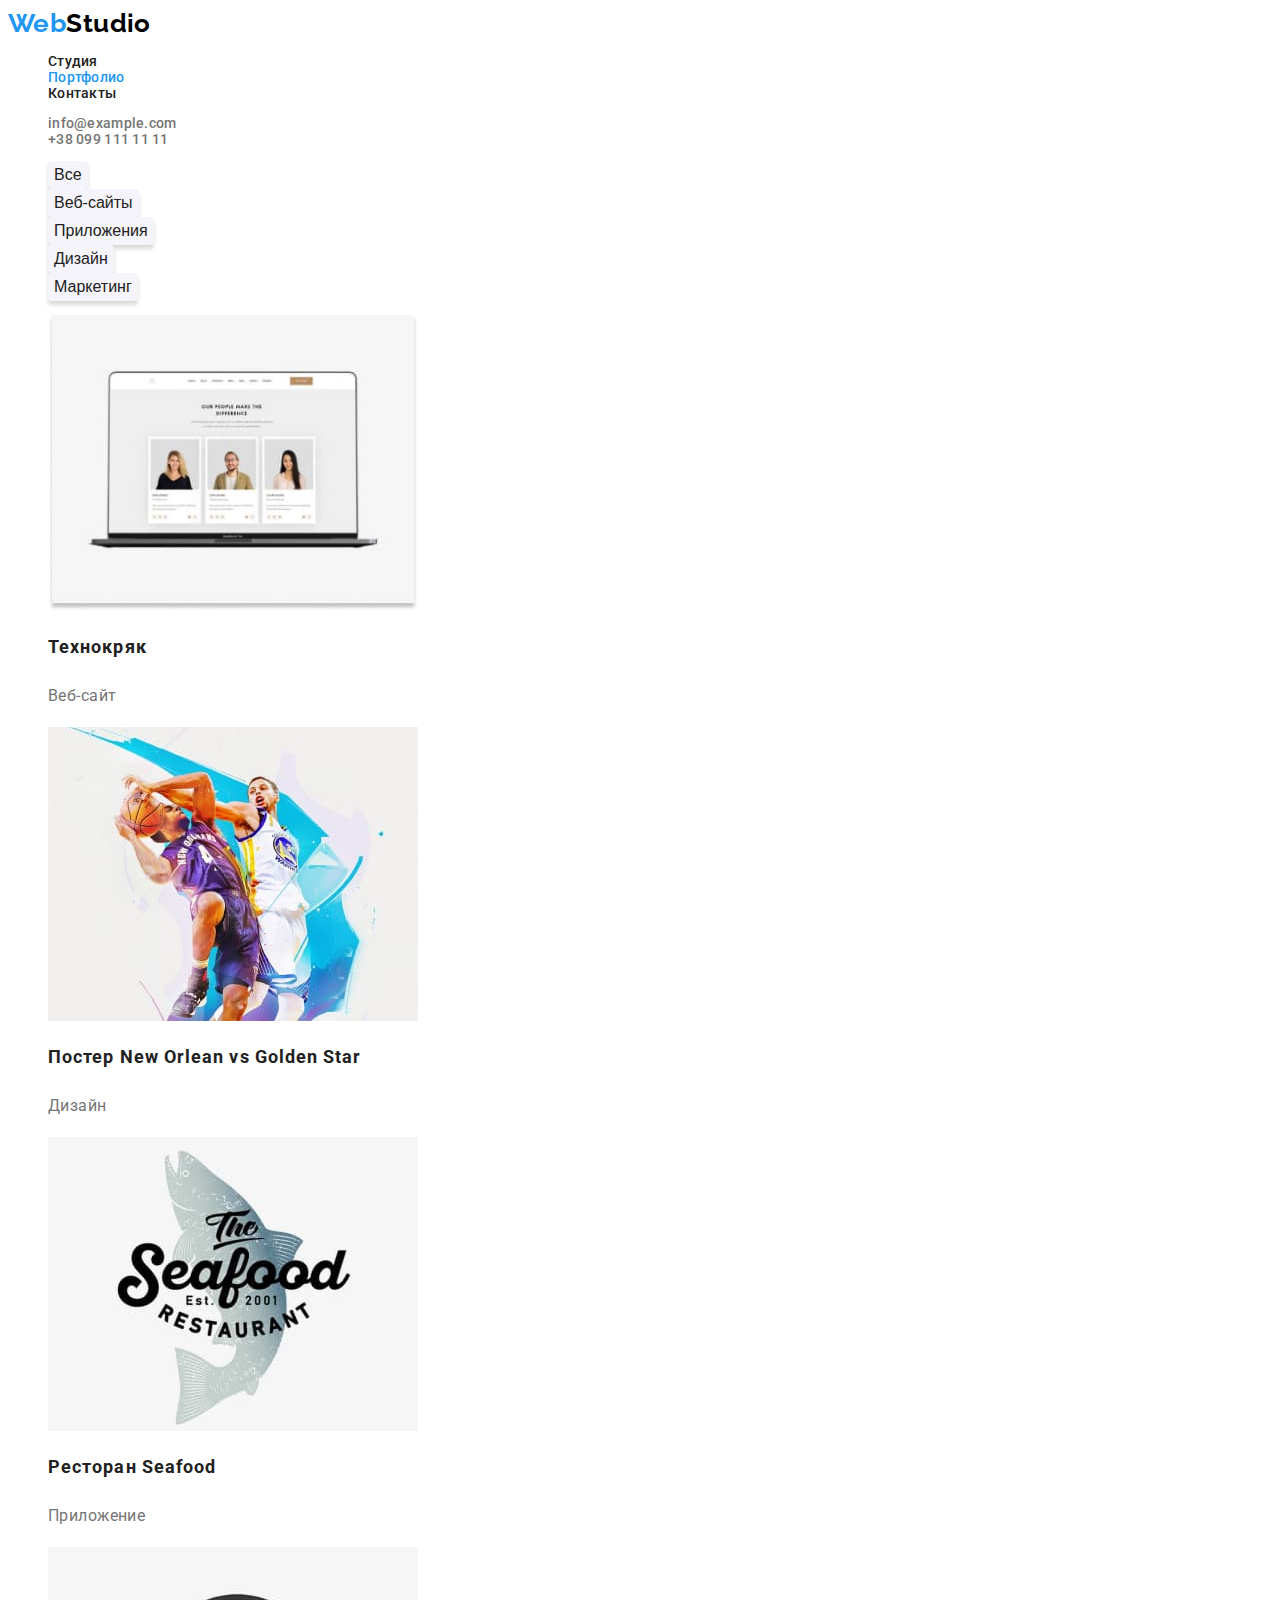
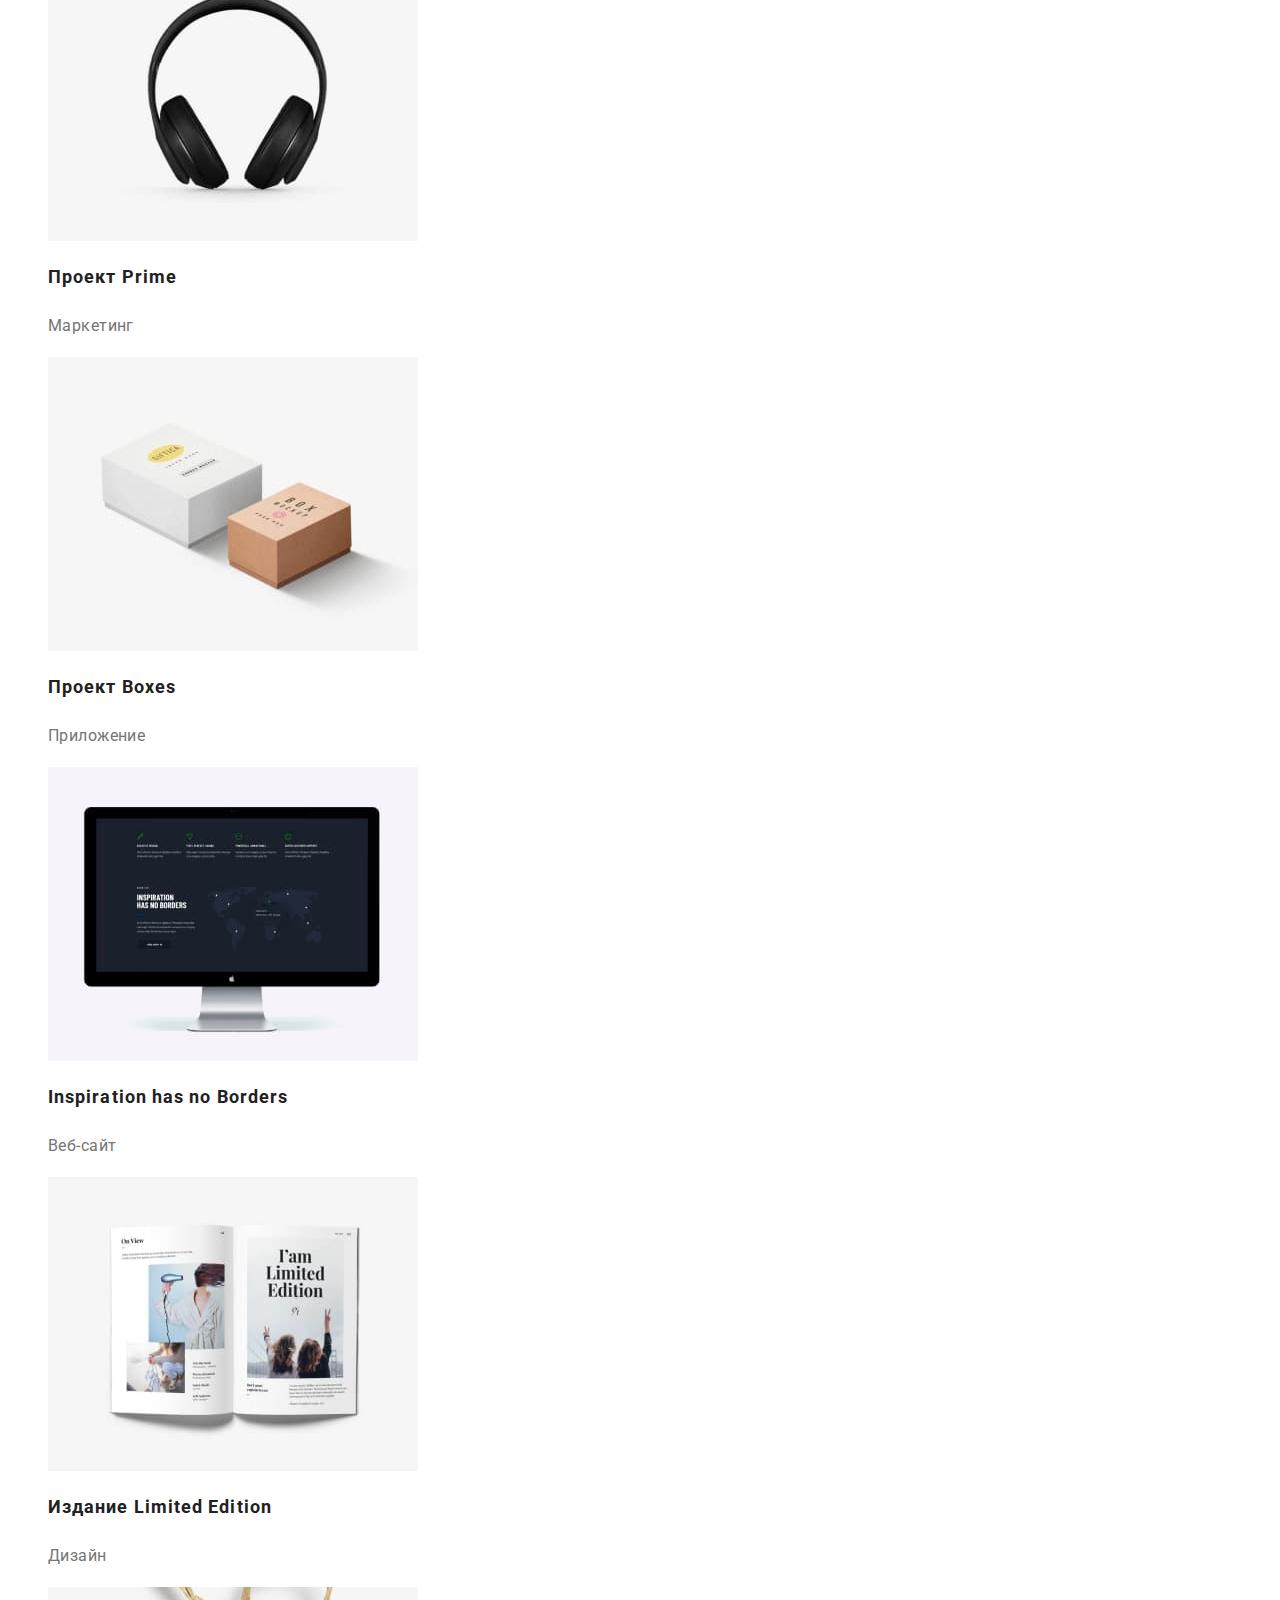
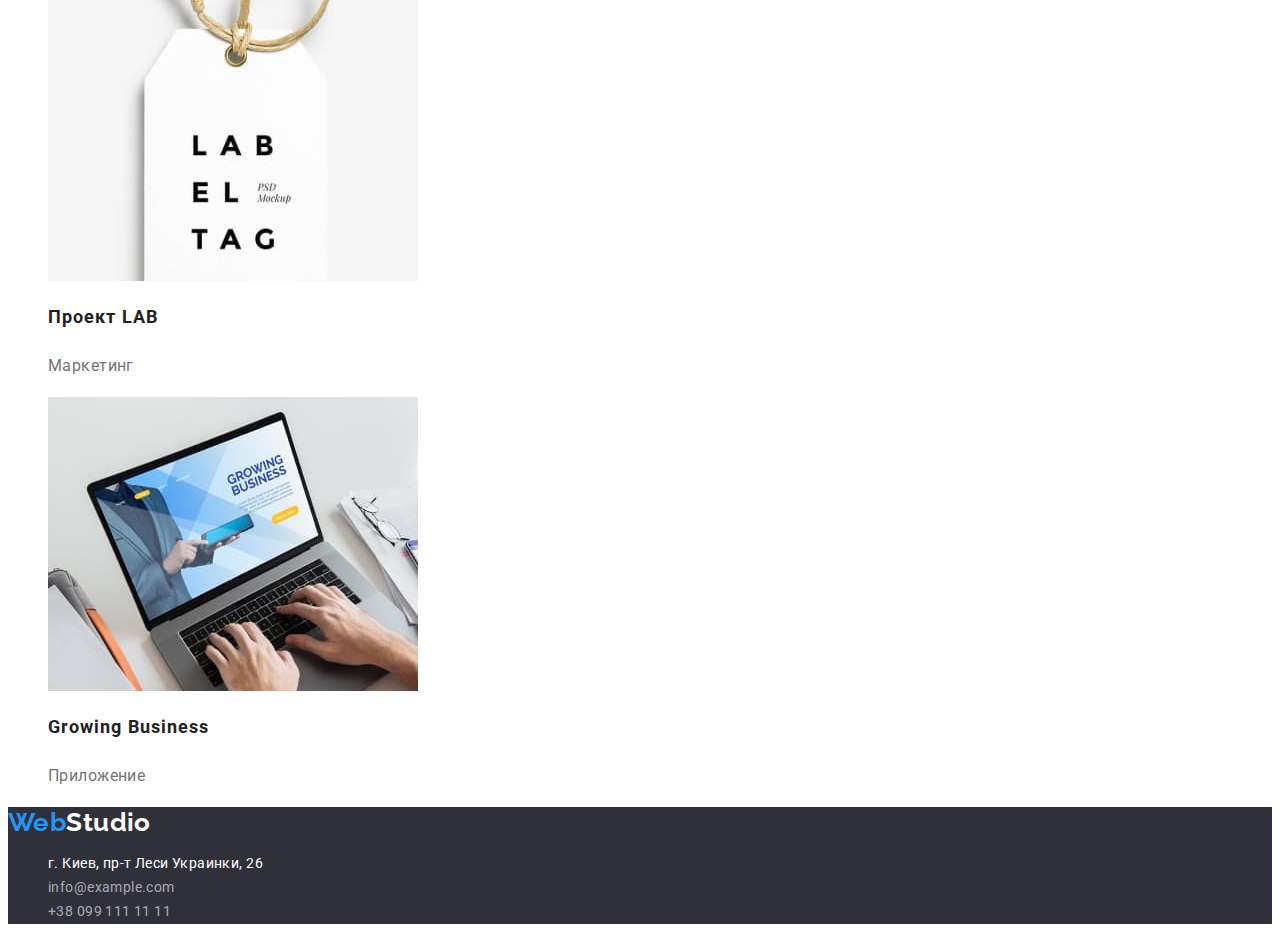
==== portfolio.html @ 21df3050 "HW 3 padding flex" ====
<!DOCTYPE html>
<html lang="ru">
  <head>
    <meta charset="UTF-8" />
    <meta http-equiv="X-UA-Compatible" content="IE=edge" />
    <meta name="viewport" content="width=device-width, initial-scale=1.0" />
    <!-- Styles -->
    <!-- <link rel="stylesheet" type="text/css" href="./css/normalize.css" /> -->
    <link
      rel="stylesheet"
      href="https://cdnjs.cloudflare.com/ajax/libs/modern-normalize/1.1.0/modern-normalize.min.css"
      integrity="sha512-wpPYUAdjBVSE4KJnH1VR1HeZfpl1ub8YT/NKx4PuQ5NmX2tKuGu6U/JRp5y+Y8XG2tV+wKQpNHVUX03MfMFn9Q=="
      crossorigin="anonymous"
      referrerpolicy="no-referrer"
    />
    <link rel="stylesheet" type="text/css" href="./css/styles.css" />
    <!-- Fonts -->
    <link rel="preconnect" href="https://fonts.googleapis.com" />
    <link rel="preconnect" href="https://fonts.gstatic.com" crossorigin />
    <link
      href="https://fonts.googleapis.com/css2?family=Raleway:wght@700&family=Roboto:wght@400;500;700;900&display=swap"
      rel="stylesheet"
    />
    <link rel="stylesheet" type="text/css" href="./css/styles.css" />
    <title>Portfolio</title>
  </head>

  <body>
    <header class="header">
      <nav class="navigation">
        <a href="./" class="link logo">
          Web<span class="logo-accent">Studio</span>
        </a>
        <ul class="list">
          <li class="item-header"><a href="./" class="link"> Студия</a></li>
          <li class="item-header current">
            <a href="./portfolio.html" class="link">Портфолио</a>
          </li>
          <li class="item-header"><a href="#" class="link">Контакты</a></li>
        </ul>
      </nav>
      <ul class="list">
        <li class="item-header contact">
          <a href="mailto:info@example.com" class="link">info@example.com</a>
        </li>
        <li class="item-header contact">
          <a href="tel:+380991111111" class="link">+38 099 111 11 11</a>
        </li>
      </ul>
    </header>
    <main>
      <section>
        <h1 class="visually-hidden">Наши работы</h1>
        <ul class="list filter">
          <li>
            <button type="button" class="button button-filter">Все</button>
          </li>
          <li>
            <button type="button" class="button button-filter">
              Веб-сайты
            </button>
          </li>
          <li>
            <button type="button" class="button button-filter">
              Приложения
            </button>
          </li>
          <li>
            <button type="button" class="button button-filter">Дизайн</button>
          </li>
          <li>
            <button type="button" class="button button-filter">
              Маркетинг
            </button>
          </li>
        </ul>        
        <ul class="list">
          <li>
            <a>
              <img src="./images/img.jpg" alt="Изображение сайта" width="370" />
              <h2 class="title title-work">Технокряк</h2>
              <p class="type-work">Веб-сайт</p>
            </a>
          </li>
          <li>
            <a>
              <img
                src="./images/img-1.jpg"
                alt="Изображение постера"
                width="370"
              />
              <h2 class="title title-work">Постер New Orlean vs Golden Star</h2>
              <p class="type-work">Дизайн</p>
            </a>
          </li>
          <li>
            <a>
              <img
                src="./images/img-2.jpg"
                alt="Изображение логотипа приложения"
                width="370"
              />
              <h2 class="title title-work">Ресторан Seafood</h2>
              <p class="type-work">Приложение</p>
            </a>
          </li>
          <li>
            <a>
              <img
                src="./images/img-3.jpg"
                alt="Изображение проекта по маркетингу"
                width="370"
              />
              <h2 class="title title-work">Проект Prime</h2>
              <p class="type-work">Маркетинг</p>
            </a>
          </li>
          <li>
            <a>
              <img
                src="./images/img-4.jpg"
                alt="Изображение логотипа приложения"
                width="370"
              />
              <h2 class="title title-work">Проект Boxes</h2>
              <p class="type-work">Приложение</p>
            </a>
          </li>
          <li>
            <a>
              <img
                src="./images/img-5.jpg"
                alt="Изображение сайта"
                width="370"
              />
              <h2 class="title title-work">Inspiration has no Borders</h2>
              <p class="type-work">Веб-сайт</p>
            </a>
          </li>
          <li>
            <a>
              <img
                src="./images/img-6.jpg"
                alt="Изображение идания"
                width="370"
              />
              <h2 class="title title-work">Издание Limited Edition</h2>
              <p class="type-work">Дизайн</p>
            </a>
          </li>
          <li>
            <a>
              <img
                src="./images/img-7.jpg"
                alt="Изображение проекта по маркетингу"
                width="370"
              />
              <h2 class="title title-work">Проект LAB</h2>
              <p class="type-work">Маркетинг</p>
            </a>
          </li>
          <li>
            <a>
              <img
                src="./images/img-8.jpg"
                alt="логотипа приложения"
                width="370"
              />
              <h2 class="title title-work">Growing Business</h2>
              <p class="type-work">Приложение</p>
            </a>
          </li>
        </ul>
      </section>
    </main>
    <footer class="footer">
      <a href="./" class="link logo">
        Web<span class="logo-invert-accent">Studio</span>
      </a>
      <address>
        <ul class="list">
          <li class="item-footer">г. Киев, пр-т Леси Украинки, 26</li>
          <li class="item-footer contact">
            <a href="mailto:info@example.com" class="link">info@example.com</a>
          </li>
          <li class="item-footer contact">
            <a href="tel:+380991111111" class="link">+38 099 111 11 11</a>
          </li>
        </ul>
      </address>
    </footer>
  </body>
</html>
---- css/styles.css ----
:root {
  --background-dark-color: #2f303a;
  /* rgb(47, 48, 58) */
  --background-light-color: #f5f4fa;
  /* rgb(245, 244, 250); */
  --primary-dark-color: #212121;
  /* rgb(33, 33, 33)*/
  --primary-light-color: #757575;
  /*rgb(117, 117, 117)*/
  --accent-light-color: #2196f3;
  /* rgb(33, 150, 243) */
  --accent-dark-color: #000000;
  /* rgb(0,0,0) */
  --main-light-color: #ffffff;
  /* rgb(255,255,255) */
  --main-light-alfa-color: rgba(255, 255, 255, 0.6);
}

body {
  font-family: "Roboto", sans-serif;
  font-style: normal;
  font-weight: 400;
  font-size: 14px;
  line-height: 1.143; /* 16/14 */
  letter-spacing: 0.03em;
  color: var(--primary-dark-color);
  background-color: var(--main-light-color);
}

/* Common Styles */
.link {
  text-decoration: none;
  color: inherit;
}

.list {
  list-style: none;
}

.button {
  box-shadow: 0px 4px 4px rgba(0, 0, 0, 0.15);
  border: none;
  border-radius: 4px;
  color: var(--main-light-color);
  background-color: var(--accent-light-color);
}

.title {
  font-weight: 700;
  font-size: 36px;
  line-height: 1.167; /* 42/36; */
}

.current{
  color: var(--accent-light-color);
}  

/* Семантичне скриття елементів */
.visually-hidden {
  position: absolute;
  white-space: nowrap;
  width: 1px;
  height: 1px;
  overflow: hidden;
  border: 0;
  padding: 0;
  clip: rect(0 0 0 0);
  clip-path: inset(50%);
  margin: -1px;
}

/* Header */
.item-header {
  font-weight: 500;
  letter-spacing: 0.02em;
}

.item-header.contact {
  color: var(--primary-light-color);
}

.item-header:hover,
.item-header:focus {
  color: var(--accent-light-color);
}

.logo {
  font-family: "Raleway", sans-serif;
  font-weight: 700;
  font-size: 26px;
  line-height: 1.192; /* 31/26; */
  color: var(--accent-light-color);
}

.logo-accent {
  color: var(--accent-dark-color);
}

/* Main */
.primary {
  background-color: var(--background-dark-color);
}

.main-title {
  font-weight: 900;
  font-size: 44px;
  line-height: 1.364; /* 60/44; */
  text-align: center;
  letter-spacing: 0.06em;
  text-transform: uppercase;
  color: var(--main-light-color);
}

.main-button{
  font-weight: 700;
  font-size: 16px;
  line-height: 1.875; /* 30/16; */
}  

.our-edge-title {
  font-size: inherit;
  line-height: inherit;
  text-transform: uppercase;
}

.our-edge-description {
  line-height: 1.714; /* 24/14 */
  color: var(--primary-light-color);
}

.our-team {
  background-color: var(--background-light-color);
}

.our-team-title {
  font-weight: 500;
  font-size: 16px;
  line-height: 1.187; /* 19/16 */
}

.our-team-position {
  font-size: 16px;
  line-height: 1.187; /* 19/16 */
  color: var(--primary-light-color);
}

/* filter */
.button-filter {
  font-weight: 500;
  font-size: 16px;
  line-height: 1.625; /* 26/16 */
  color: inherit;
  background-color: var(--background-light-color);
}

.button-filter:hover,
.button-filter:focus {
  color: var(--main-light-color);
  background-color: var(--accent-light-color);
}

.title-work {
  font-size: 18px;
  line-height: 2;
  letter-spacing: 0.06em;
}

.type-work {
  font-size: 16px;
  line-height: 1.88; /* 30/16; */
  color: var(--primary-light-color);
}

/* FOOTER */
.footer {
  background-color: var(--background-dark-color);
}

.logo-invert-accent {
  color: var(--main-light-color);
}

.item-footer {
  font-size: 14px;
  font-style: normal;
  line-height: 1.714; /* 24/14 */
  color: var(--main-light-color);
}

.item-footer.contact {
  color: var(--main-light-alfa-color);
}

.item-footer.contact:hover,
.item-footer.contact:focus {
  color: var(--accent-light-color);
}
---- css/styles.css ----
:root {
  --background-dark-color: #2f303a;
  /* rgb(47, 48, 58) */
  --background-light-color: #f5f4fa;
  /* rgb(245, 244, 250); */
  --primary-dark-color: #212121;
  /* rgb(33, 33, 33)*/
  --primary-light-color: #757575;
  /*rgb(117, 117, 117)*/
  --accent-light-color: #2196f3;
  /* rgb(33, 150, 243) */
  --accent-dark-color: #000000;
  /* rgb(0,0,0) */
  --main-light-color: #ffffff;
  /* rgb(255,255,255) */
  --main-light-alfa-color: rgba(255, 255, 255, 0.6);
}

body {
  font-family: "Roboto", sans-serif;
  font-style: normal;
  font-weight: 400;
  font-size: 14px;
  line-height: 1.143; /* 16/14 */
  letter-spacing: 0.03em;
  color: var(--primary-dark-color);
  background-color: var(--main-light-color);
}

/* Common Styles */
.link {
  text-decoration: none;
  color: inherit;
}

.list {
  list-style: none;
}

.button {
  box-shadow: 0px 4px 4px rgba(0, 0, 0, 0.15);
  border: none;
  border-radius: 4px;
  color: var(--main-light-color);
  background-color: var(--accent-light-color);
}

.title {
  font-weight: 700;
  font-size: 36px;
  line-height: 1.167; /* 42/36; */
}

.current{
  color: var(--accent-light-color);
}  

/* Семантичне скриття елементів */
.visually-hidden {
  position: absolute;
  white-space: nowrap;
  width: 1px;
  height: 1px;
  overflow: hidden;
  border: 0;
  padding: 0;
  clip: rect(0 0 0 0);
  clip-path: inset(50%);
  margin: -1px;
}

/* Header */
.item-header {
  font-weight: 500;
  letter-spacing: 0.02em;
}

.item-header.contact {
  color: var(--primary-light-color);
}

.item-header:hover,
.item-header:focus {
  color: var(--accent-light-color);
}

.logo {
  font-family: "Raleway", sans-serif;
  font-weight: 700;
  font-size: 26px;
  line-height: 1.192; /* 31/26; */
  color: var(--accent-light-color);
}

.logo-accent {
  color: var(--accent-dark-color);
}

/* Main */
.primary {
  background-color: var(--background-dark-color);
}

.main-title {
  font-weight: 900;
  font-size: 44px;
  line-height: 1.364; /* 60/44; */
  text-align: center;
  letter-spacing: 0.06em;
  text-transform: uppercase;
  color: var(--main-light-color);
}

.main-button{
  font-weight: 700;
  font-size: 16px;
  line-height: 1.875; /* 30/16; */
}  

.our-edge-title {
  font-size: inherit;
  line-height: inherit;
  text-transform: uppercase;
}

.our-edge-description {
  line-height: 1.714; /* 24/14 */
  color: var(--primary-light-color);
}

.our-team {
  background-color: var(--background-light-color);
}

.our-team-title {
  font-weight: 500;
  font-size: 16px;
  line-height: 1.187; /* 19/16 */
}

.our-team-position {
  font-size: 16px;
  line-height: 1.187; /* 19/16 */
  color: var(--primary-light-color);
}

/* filter */
.button-filter {
  font-weight: 500;
  font-size: 16px;
  line-height: 1.625; /* 26/16 */
  color: inherit;
  background-color: var(--background-light-color);
}

.button-filter:hover,
.button-filter:focus {
  color: var(--main-light-color);
  background-color: var(--accent-light-color);
}

.title-work {
  font-size: 18px;
  line-height: 2;
  letter-spacing: 0.06em;
}

.type-work {
  font-size: 16px;
  line-height: 1.88; /* 30/16; */
  color: var(--primary-light-color);
}

/* FOOTER */
.footer {
  background-color: var(--background-dark-color);
}

.logo-invert-accent {
  color: var(--main-light-color);
}

.item-footer {
  font-size: 14px;
  font-style: normal;
  line-height: 1.714; /* 24/14 */
  color: var(--main-light-color);
}

.item-footer.contact {
  color: var(--main-light-alfa-color);
}

.item-footer.contact:hover,
.item-footer.contact:focus {
  color: var(--accent-light-color);
}
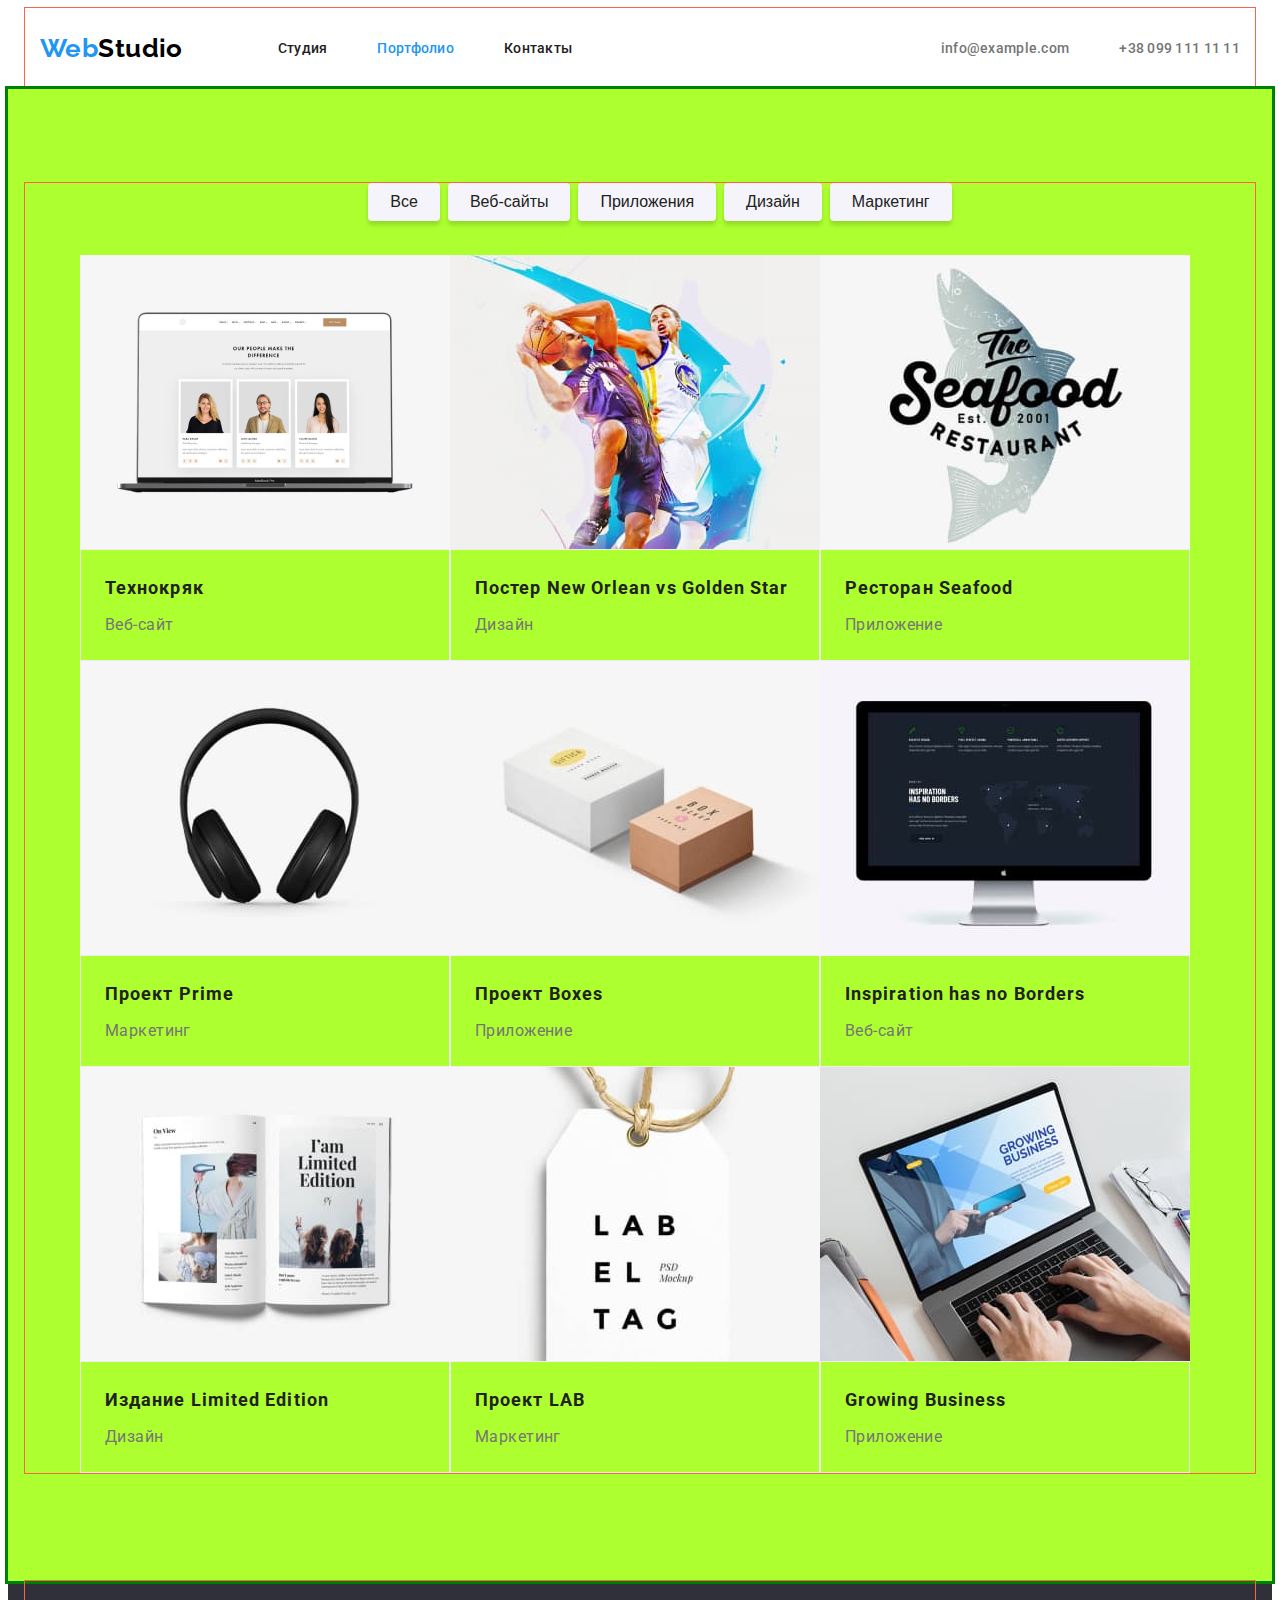
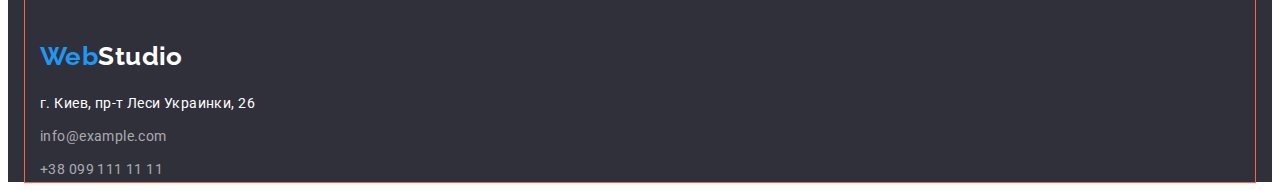
==== commit 26a53bc2: "v2" ====
--- a/portfolio.html
+++ b/portfolio.html
@@ -6,6 +6,14 @@
     <meta name="viewport" content="width=device-width, initial-scale=1.0" />
     <!-- Styles -->
     <!-- <link rel="stylesheet" type="text/css" href="./css/normalize.css" /> -->
+    <!-- Fonts -->
+    <link rel="preconnect" href="https://fonts.googleapis.com" />
+    <link rel="preconnect" href="https://fonts.gstatic.com" crossorigin />
+    <link
+      href="https://fonts.googleapis.com/css2?family=Raleway:wght@700&family=Roboto:wght@400;500;700;900&display=swap"
+      rel="stylesheet"
+    />
+    <!-- Nomalize -->
     <link
       rel="stylesheet"
       href="https://cdnjs.cloudflare.com/ajax/libs/modern-normalize/1.1.0/modern-normalize.min.css"
@@ -13,181 +21,208 @@
       crossorigin="anonymous"
       referrerpolicy="no-referrer"
     />
-    <link rel="stylesheet" type="text/css" href="./css/styles.css" />
-    <!-- Fonts -->
-    <link rel="preconnect" href="https://fonts.googleapis.com" />
-    <link rel="preconnect" href="https://fonts.gstatic.com" crossorigin />
-    <link
-      href="https://fonts.googleapis.com/css2?family=Raleway:wght@700&family=Roboto:wght@400;500;700;900&display=swap"
-      rel="stylesheet"
-    />
+    <!-- Styles -->
     <link rel="stylesheet" type="text/css" href="./css/styles.css" />
     <title>Portfolio</title>
   </head>
 
   <body>
     <header class="header">
-      <nav class="navigation">
-        <a href="./" class="link logo">
-          Web<span class="logo-accent">Studio</span>
-        </a>
-        <ul class="list">
-          <li class="item-header"><a href="./" class="link"> Студия</a></li>
-          <li class="item-header current">
-            <a href="./portfolio.html" class="link">Портфолио</a>
+      <div class="container">
+        <nav class="navigation">
+          <a href="./" class="link logo">
+            Web<span class="logo-accent">Studio</span>
+          </a>
+          <ul class="list">
+            <li class="item-header">
+              <a href="./" class="link"> Студия</a>
+            </li>
+            <li class="item-header current">
+              <a href="./portfolio.html" class="link">Портфолио</a>
+            </li>
+            <li class="item-header"><a href="#" class="link">Контакты</a></li>
+          </ul>
+        </nav>
+        <ul class="list contact">
+          <li class="item-header contact">
+            <a href="mailto:info@example.com" class="link">info@example.com</a>
           </li>
-          <li class="item-header"><a href="#" class="link">Контакты</a></li>
+          <li class="item-header contact">
+            <a href="tel:+380991111111" class="link">+38 099 111 11 11</a>
+          </li>
         </ul>
-      </nav>
-      <ul class="list">
-        <li class="item-header contact">
-          <a href="mailto:info@example.com" class="link">info@example.com</a>
-        </li>
-        <li class="item-header contact">
-          <a href="tel:+380991111111" class="link">+38 099 111 11 11</a>
-        </li>
-      </ul>
+      </div>
     </header>
     <main>
-      <section>
+      <section class="section">
         <h1 class="visually-hidden">Наши работы</h1>
-        <ul class="list filter">
-          <li>
-            <button type="button" class="button button-filter">Все</button>
-          </li>
-          <li>
-            <button type="button" class="button button-filter">
-              Веб-сайты
-            </button>
-          </li>
-          <li>
-            <button type="button" class="button button-filter">
-              Приложения
-            </button>
-          </li>
-          <li>
-            <button type="button" class="button button-filter">Дизайн</button>
-          </li>
-          <li>
-            <button type="button" class="button button-filter">
-              Маркетинг
-            </button>
-          </li>
-        </ul>        
-        <ul class="list">
-          <li>
-            <a>
-              <img src="./images/img.jpg" alt="Изображение сайта" width="370" />
-              <h2 class="title title-work">Технокряк</h2>
-              <p class="type-work">Веб-сайт</p>
-            </a>
-          </li>
-          <li>
-            <a>
-              <img
-                src="./images/img-1.jpg"
-                alt="Изображение постера"
-                width="370"
-              />
-              <h2 class="title title-work">Постер New Orlean vs Golden Star</h2>
-              <p class="type-work">Дизайн</p>
-            </a>
-          </li>
-          <li>
-            <a>
-              <img
-                src="./images/img-2.jpg"
-                alt="Изображение логотипа приложения"
-                width="370"
-              />
-              <h2 class="title title-work">Ресторан Seafood</h2>
-              <p class="type-work">Приложение</p>
-            </a>
-          </li>
-          <li>
-            <a>
-              <img
-                src="./images/img-3.jpg"
-                alt="Изображение проекта по маркетингу"
-                width="370"
-              />
-              <h2 class="title title-work">Проект Prime</h2>
-              <p class="type-work">Маркетинг</p>
-            </a>
-          </li>
-          <li>
-            <a>
-              <img
-                src="./images/img-4.jpg"
-                alt="Изображение логотипа приложения"
-                width="370"
-              />
-              <h2 class="title title-work">Проект Boxes</h2>
-              <p class="type-work">Приложение</p>
-            </a>
-          </li>
-          <li>
-            <a>
-              <img
-                src="./images/img-5.jpg"
-                alt="Изображение сайта"
-                width="370"
-              />
-              <h2 class="title title-work">Inspiration has no Borders</h2>
-              <p class="type-work">Веб-сайт</p>
-            </a>
-          </li>
-          <li>
-            <a>
-              <img
-                src="./images/img-6.jpg"
-                alt="Изображение идания"
-                width="370"
-              />
-              <h2 class="title title-work">Издание Limited Edition</h2>
-              <p class="type-work">Дизайн</p>
-            </a>
-          </li>
-          <li>
-            <a>
-              <img
-                src="./images/img-7.jpg"
-                alt="Изображение проекта по маркетингу"
-                width="370"
-              />
-              <h2 class="title title-work">Проект LAB</h2>
-              <p class="type-work">Маркетинг</p>
-            </a>
-          </li>
-          <li>
-            <a>
-              <img
-                src="./images/img-8.jpg"
-                alt="логотипа приложения"
-                width="370"
-              />
-              <h2 class="title title-work">Growing Business</h2>
-              <p class="type-work">Приложение</p>
-            </a>
-          </li>
-        </ul>
+        <div class="container">
+          <ul class="list filter">
+            <li class="item-filter">
+              <button type="button" class="button button-filter">Все</button>
+            </li>
+            <li class="item-filter">
+              <button type="button" class="button button-filter">
+                Веб-сайты
+              </button>
+            </li>
+            <li class="item-filter">
+              <button type="button" class="button button-filter">
+                Приложения
+              </button>
+            </li>
+            <li class="item-filter">
+              <button type="button" class="button button-filter">Дизайн</button>
+            </li>
+            <li class="item-filter">
+              <button type="button" class="button button-filter">
+                Маркетинг
+              </button>
+            </li>
+          </ul>
+          <ul class="list works">
+            <li>
+              <a>
+                <img
+                  src="./images/img.jpg"
+                  alt="Изображение сайта"
+                  width="370"
+                />
+                <div class="work-description">
+                  <h2 class="title title-work">Технокряк</h2>
+                  <p class="type-work">Веб-сайт</p>
+                </div>
+              </a>
+            </li>
+            <li>
+              <a>
+                <img
+                  src="./images/img-1.jpg"
+                  alt="Изображение постера"
+                  width="370"
+                />
+                <div class="work-description">
+                  <h2 class="title title-work">
+                    Постер New Orlean vs Golden Star
+                  </h2>
+                  <p class="type-work">Дизайн</p>
+                </div>
+              </a>
+            </li>
+            <li>
+              <a>
+                <img
+                  src="./images/img-2.jpg"
+                  alt="Изображение логотипа приложения"
+                  width="370"
+                />
+                <div class="work-description">
+                  <h2 class="title title-work">Ресторан Seafood</h2>
+                  <p class="type-work">Приложение</p>
+                </div>
+              </a>
+            </li>
+            <li>
+              <a>
+                <img
+                  src="./images/img-3.jpg"
+                  alt="Изображение проекта по маркетингу"
+                  width="370"
+                />
+                <div class="work-description">
+                  <h2 class="title title-work">Проект Prime</h2>
+                  <p class="type-work">Маркетинг</p>
+                </div>
+              </a>
+            </li>
+            <li>
+              <a>
+                <img
+                  src="./images/img-4.jpg"
+                  alt="Изображение логотипа приложения"
+                  width="370"
+                />
+                <div class="work-description">
+                  <h2 class="title title-work">Проект Boxes</h2>
+                  <p class="type-work">Приложение</p>
+                </div>
+              </a>
+            </li>
+            <li>
+              <a>
+                <img
+                  src="./images/img-5.jpg"
+                  alt="Изображение сайта"
+                  width="370"
+                />
+                <div class="work-description">
+                  <h2 class="title title-work">Inspiration has no Borders</h2>
+                  <p class="type-work">Веб-сайт</p>
+                </div>
+              </a>
+            </li>
+            <li>
+              <a>
+                <img
+                  src="./images/img-6.jpg"
+                  alt="Изображение идания"
+                  width="370"
+                />
+                <div class="work-description">
+                  <h2 class="title title-work">Издание Limited Edition</h2>
+                  <p class="type-work">Дизайн</p>
+                </div>
+              </a>
+            </li>
+            <li>
+              <a>
+                <img
+                  src="./images/img-7.jpg"
+                  alt="Изображение проекта по маркетингу"
+                  width="370"
+                />
+                <div class="work-description">
+                  <h2 class="title title-work">Проект LAB</h2>
+                  <p class="type-work">Маркетинг</p>
+                </div>
+              </a>
+            </li>
+            <li>
+              <a>
+                <img
+                  src="./images/img-8.jpg"
+                  alt="логотипа приложения"
+                  width="370"
+                />
+                <div class="work-description">
+                  <h2 class="title title-work">Growing Business</h2>
+                  <p class="type-work">Приложение</p>
+                </div>
+              </a>
+            </li>
+          </ul>
+        </div>
       </section>
     </main>
     <footer class="footer">
-      <a href="./" class="link logo">
-        Web<span class="logo-invert-accent">Studio</span>
-      </a>
-      <address>
-        <ul class="list">
-          <li class="item-footer">г. Киев, пр-т Леси Украинки, 26</li>
-          <li class="item-footer contact">
-            <a href="mailto:info@example.com" class="link">info@example.com</a>
-          </li>
-          <li class="item-footer contact">
-            <a href="tel:+380991111111" class="link">+38 099 111 11 11</a>
-          </li>
-        </ul>
-      </address>
+      <div class="container">
+        <a href="./" class="link logo">
+          Web<span class="logo-invert-accent">Studio</span>
+        </a>
+        <address class="address">
+          <ul class="list contact">
+            <li class="item-footer">г. Киев, пр-т Леси Украинки, 26</li>
+            <li class="item-footer contact">
+              <a href="mailto:info@example.com" class="link"
+                >info@example.com</a
+              >
+            </li>
+            <li class="item-footer contact">
+              <a href="tel:+380991111111" class="link">+38 099 111 11 11</a>
+            </li>
+          </ul>
+        </address>
+      </div>
     </footer>
   </body>
 </html>
--- a/css/styles.css
+++ b/css/styles.css
@@ -27,6 +27,11 @@
   background-color: var(--main-light-color);
 }
 
+img{
+  display: block;
+  padding: 0;
+}
+
 /* Common Styles */
 .link {
   text-decoration: none;
@@ -41,21 +46,43 @@
   box-shadow: 0px 4px 4px rgba(0, 0, 0, 0.15);
   border: none;
   border-radius: 4px;
+  border-color: transparent;
+
   color: var(--main-light-color);
   background-color: var(--accent-light-color);
 }
 
 .title {
+  margin-top: 0;
+  margin-bottom: 50px;
+
+  text-align: center;
+
   font-weight: 700;
   font-size: 36px;
   line-height: 1.167; /* 42/36; */
 }
 
-.current{
+.current {
   color: var(--accent-light-color);
-}  
-
-/* Семантичне скриття елементів */
+}
+
+.section {
+  padding-top: 94px;
+  padding-bottom: 94px;
+  
+  background-color: greenyellow;
+  outline: 3px solid green;
+}
+
+/* .section .list {
+  margin-top: 0;
+  margin-bottom: 0;
+  padding-top: 0;
+  padding-bottom: 0;
+} */
+
+/* Семантическое скрытие документов */
 .visually-hidden {
   position: absolute;
   white-space: nowrap;
@@ -69,10 +96,60 @@
   margin: -1px;
 }
 
+.container {
+  margin-left: auto;
+  margin-right: auto;
+  padding-right: 15px;
+  padding-left: 15px;
+  width: 1200px; 
+
+  outline: 1px solid tomato;
+}
+
+.container .list {
+  display: flex;
+  /* flex-wrap: wrap; */
+}
+
 /* Header */
+.header{
+  border-bottom: 1px solid #ECECEC;
+}
+
+.header .container {
+  display: flex;
+  justify-content: space-between;
+  align-items: center;
+}
+
+.navigation {
+  display: flex;
+  align-items: center;
+}
+
+.navigation .list {
+  display: flex;
+  margin-top: 0;
+  margin-bottom: 0;
+  margin-left: 95px;
+  /* margin-top: 10px;
+  margin-bottom: 10px; */
+  padding-left: 0;
+}
+
 .item-header {
   font-weight: 500;
   letter-spacing: 0.02em;
+}
+
+.item-header + .item-header {
+  margin-left: 50px;
+}
+
+.item-header .link {
+  display: block;
+  padding-top: 32px;
+  padding-bottom: 32px;
 }
 
 .item-header.contact {
@@ -96,49 +173,128 @@
   color: var(--accent-dark-color);
 }
 
+.list.contact {
+  display: flex;
+  margin-top: 0px;
+  margin-bottom: 0px;
+  padding-left: 0px;
+}
+
 /* Main */
+.section.primary {
+  background-color: var(--background-dark-color);
+}
+
 .primary {
-  background-color: var(--background-dark-color);
+  margin-top: 0px;
+  margin-bottom: 0px;
+
+  text-align: center;
+
+  outline: 1px solid tomato;
 }
 
 .main-title {
+  margin-top: 0;
+  margin-bottom: 30px;
+
+  color: var(--main-light-color);
+
   font-weight: 900;
   font-size: 44px;
   line-height: 1.364; /* 60/44; */
-  text-align: center;
   letter-spacing: 0.06em;
-  text-transform: uppercase;
-  color: var(--main-light-color);
-}
-
-.main-button{
+  text-transform: uppercase;  
+}
+
+.main-button {
+  padding: 10px 32px;
   font-weight: 700;
   font-size: 16px;
   line-height: 1.875; /* 30/16; */
-}  
+}
+
+/* Edge */
+.section.our-edge {
+  padding-bottom: 0;
+}
+
+.list.our-edge {
+  margin-top: 0;
+  margin-bottom: 0;
+  padding-left: 0;  
+}
+
+.our-edge-item + .our-edge-item{
+  margin-left: 30px;
+}
 
 .our-edge-title {
+  margin-top: 0;
+  margin-bottom: 10px;
+
   font-size: inherit;
   line-height: inherit;
   text-transform: uppercase;
 }
 
 .our-edge-description {
+  margin-top: 0;
+  margin-bottom: 0;
+
   line-height: 1.714; /* 24/14 */
   color: var(--primary-light-color);
 }
 
+/* Whot my do */
+
+.list.whot-do{
+  margin-top: 0;
+  margin-bottom: 0;
+  padding: 0;
+}
+
+.list.whot-do *:nth-child(n + 2){
+  margin-left: 30px;
+}
+
+
+/* Team */
 .our-team {
   background-color: var(--background-light-color);
 }
 
+.list.our-team{
+  padding: 0;
+}
+
+.our-team-collections-items{
+  box-shadow : 0px 1px 3px rgba(0, 0, 0, 0.12),
+               0px 1px 1px rgba(0, 0, 0, 0.14),
+               0px 2px 1px rgba(0, 0, 0, 0.2);
+  border-radius: 0px 0px 4px 4px;
+}
+
+.our-team-collections-items + .our-team-collections-items {
+  margin-left: 30px;
+}
+
 .our-team-title {
+  margin-top: 0;  
+  margin-bottom: 10px;
+  padding-top: 30px;  
+  text-align: center;
+
   font-weight: 500;
   font-size: 16px;
   line-height: 1.187; /* 19/16 */
 }
 
 .our-team-position {
+  margin-top: 0;
+  margin-bottom: 30px;
+  text-align: center;
+
   font-size: 16px;
   line-height: 1.187; /* 19/16 */
   color: var(--primary-light-color);
@@ -146,6 +302,9 @@
 
 /* filter */
 .button-filter {
+  display: block;
+  padding: 6px 22px;
+
   font-weight: 500;
   font-size: 16px;
   line-height: 1.625; /* 26/16 */
@@ -153,19 +312,50 @@
   background-color: var(--background-light-color);
 }
 
+.list.filter{
+  margin-top: 0;
+  margin-bottom: 34px;
+  justify-content: center;
+}
+
+.item-filter + .item-filter{
+  margin-left: 8px;
+}
+
 .button-filter:hover,
 .button-filter:focus {
   color: var(--main-light-color);
   background-color: var(--accent-light-color);
 }
 
+.list.works {
+  flex-wrap: wrap;
+}
+
+.work-description {
+  border: 1px solid #EEEEEE;
+}
+
 .title-work {
+  margin-top: 0;
+  margin-bottom: 4px; 
+  
+  padding-top: 20px;
+  padding-left: 24px;
+  /* padding-bottom: 0; */
+
+  text-align: left;
+
   font-size: 18px;
   line-height: 2;
   letter-spacing: 0.06em;
 }
 
 .type-work {
+  margin-top: 0;
+  margin-bottom: 20px;
+  padding-left: 24px;
+
   font-size: 16px;
   line-height: 1.88; /* 30/16; */
   color: var(--primary-light-color);
@@ -175,18 +365,33 @@
 .footer {
   background-color: var(--background-dark-color);
 }
+.footer .logo {
+  display: block;
+  padding-top: 60px;
+  margin-bottom: 20px;
+}
+
+.address .list {
+  display: block;
+}
 
 .logo-invert-accent {
   color: var(--main-light-color);
 }
 
 .item-footer {
+  /* margin-bottom: 9px; */
+
   font-size: 14px;
   font-style: normal;
   line-height: 1.714; /* 24/14 */
   color: var(--main-light-color);
 }
 
+.item-footer:not(:last-child) {
+  margin-bottom: 9px;
+}
+
 .item-footer.contact {
   color: var(--main-light-alfa-color);
 }
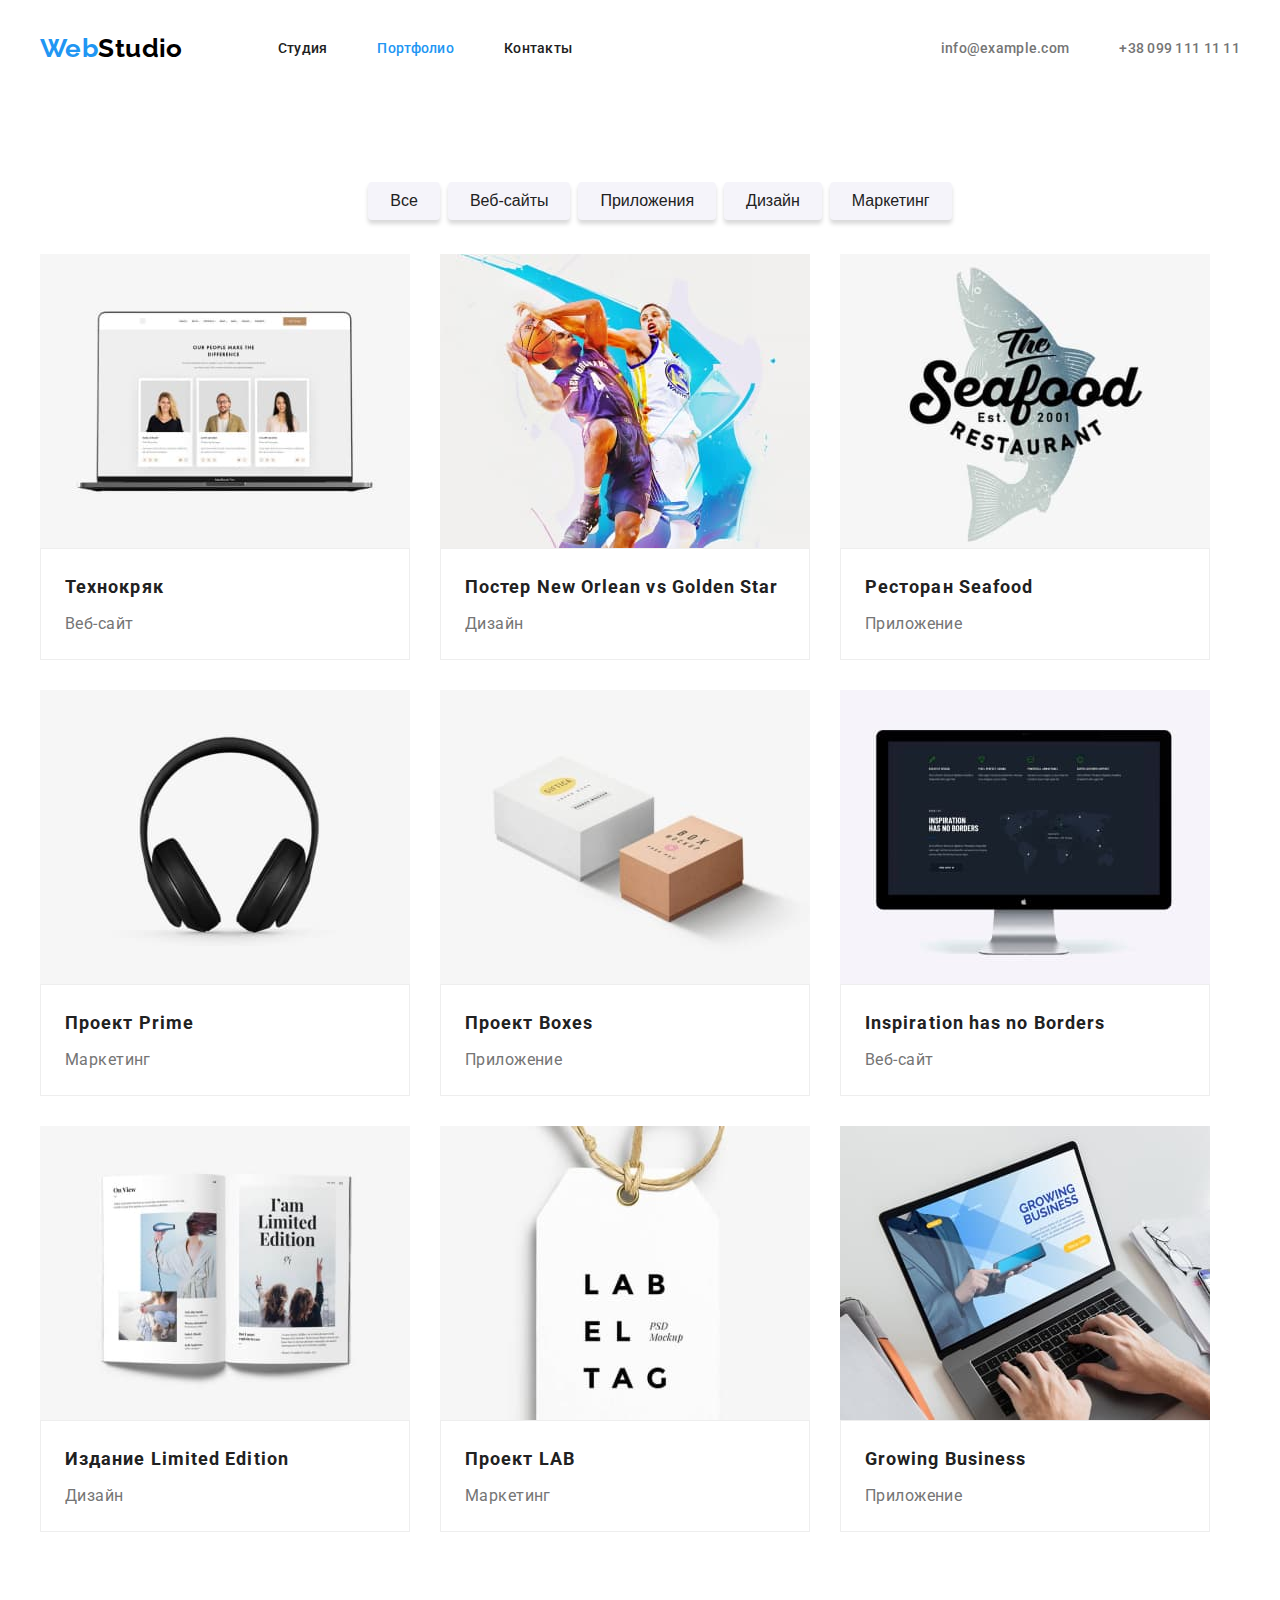
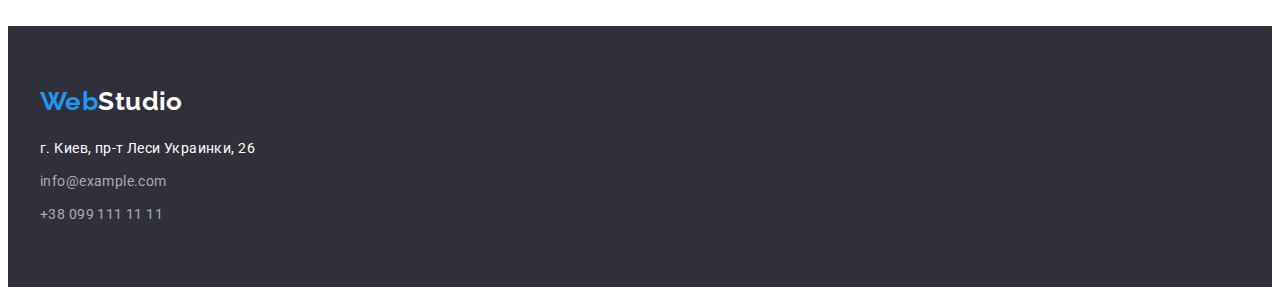
==== commit 8bb1f22e: "v3" ====
--- a/portfolio.html
+++ b/portfolio.html
@@ -81,7 +81,7 @@
             </li>
           </ul>
           <ul class="list works">
-            <li>
+            <li class="work-item">
               <a>
                 <img
                   src="./images/img.jpg"
@@ -94,7 +94,7 @@
                 </div>
               </a>
             </li>
-            <li>
+            <li class="work-item">
               <a>
                 <img
                   src="./images/img-1.jpg"
@@ -109,7 +109,7 @@
                 </div>
               </a>
             </li>
-            <li>
+            <li class="work-item">
               <a>
                 <img
                   src="./images/img-2.jpg"
@@ -122,7 +122,7 @@
                 </div>
               </a>
             </li>
-            <li>
+            <li class="work-item">
               <a>
                 <img
                   src="./images/img-3.jpg"
@@ -135,7 +135,7 @@
                 </div>
               </a>
             </li>
-            <li>
+            <li class="work-item">
               <a>
                 <img
                   src="./images/img-4.jpg"
@@ -148,7 +148,7 @@
                 </div>
               </a>
             </li>
-            <li>
+            <li class="work-item">
               <a>
                 <img
                   src="./images/img-5.jpg"
@@ -161,7 +161,7 @@
                 </div>
               </a>
             </li>
-            <li>
+            <li class="work-item">
               <a>
                 <img
                   src="./images/img-6.jpg"
@@ -174,7 +174,7 @@
                 </div>
               </a>
             </li>
-            <li>
+            <li class="work-item">
               <a>
                 <img
                   src="./images/img-7.jpg"
@@ -187,7 +187,7 @@
                 </div>
               </a>
             </li>
-            <li>
+            <li class="work-item">
               <a>
                 <img
                   src="./images/img-8.jpg"
--- a/css/styles.css
+++ b/css/styles.css
@@ -14,6 +14,9 @@
   --main-light-color: #ffffff;
   /* rgb(255,255,255) */
   --main-light-alfa-color: rgba(255, 255, 255, 0.6);
+
+  /* for grid  */
+  --margin-set-gap: 30px;
 }
 
 body {
@@ -71,8 +74,8 @@
   padding-top: 94px;
   padding-bottom: 94px;
   
-  background-color: greenyellow;
-  outline: 3px solid green;
+  /* background-color: greenyellow;
+  outline: 3px solid green; */
 }
 
 /* .section .list {
@@ -103,7 +106,7 @@
   padding-left: 15px;
   width: 1200px; 
 
-  outline: 1px solid tomato;
+  /* outline: 1px solid tomato; */
 }
 
 .container .list {
@@ -113,7 +116,8 @@
 
 /* Header */
 .header{
-  border-bottom: 1px solid #ECECEC;
+  --color-header-border : #ECECEC
+  border-bottom: 1px solid var(--color-header-border);
 }
 
 .header .container {
@@ -132,8 +136,6 @@
   margin-top: 0;
   margin-bottom: 0;
   margin-left: 95px;
-  /* margin-top: 10px;
-  margin-bottom: 10px; */
   padding-left: 0;
 }
 
@@ -173,6 +175,11 @@
   color: var(--accent-dark-color);
 }
 
+.navigation .logo{
+  padding-top: 10px;
+  padding-bottom: 10px;
+}
+
 .list.contact {
   display: flex;
   margin-top: 0px;
@@ -185,13 +192,13 @@
   background-color: var(--background-dark-color);
 }
 
-.primary {
+.primary {  
   margin-top: 0px;
   margin-bottom: 0px;
+  padding-top: 200px;
+  padding-bottom: 200px;
 
   text-align: center;
-
-  outline: 1px solid tomato;
 }
 
 .main-title {
@@ -264,25 +271,31 @@
   background-color: var(--background-light-color);
 }
 
-.list.our-team{
-  padding: 0;
-}
-
-.our-team-collections-items{
-  box-shadow : 0px 1px 3px rgba(0, 0, 0, 0.12),
+.list.our-team {
+  margin-top: 0;
+  margin-bottom: 0;
+  padding: 0;
+}
+
+.our-team-item{
+  /* box-shadow : 0px 1px 3px rgba(0, 0, 0, 0.12),
                0px 1px 1px rgba(0, 0, 0, 0.14),
-               0px 2px 1px rgba(0, 0, 0, 0.2);
-  border-radius: 0px 0px 4px 4px;
-}
-
-.our-team-collections-items + .our-team-collections-items {
+               0px 2px 1px rgba(0, 0, 0, 0.2); 
+  border-radius: 0px 0px 4px 4px; */
+}
+
+.our-team-item + .our-team-item{
   margin-left: 30px;
+}
+
+.our-team-description{
+  padding-top: 30px;
+  padding-bottom: 30px;
 }
 
 .our-team-title {
   margin-top: 0;  
   margin-bottom: 10px;
-  padding-top: 30px;  
   text-align: center;
 
   font-weight: 500;
@@ -292,7 +305,7 @@
 
 .our-team-position {
   margin-top: 0;
-  margin-bottom: 30px;
+  margin-bottom: 0;
   text-align: center;
 
   font-size: 16px;
@@ -329,21 +342,81 @@
 }
 
 .list.works {
+  margin: 0;
+  padding-left: 0;
   flex-wrap: wrap;
-}
+
+  margin-top: calc(-1* var(--margin-set-gap));
+  margin-left: calc(-1* var(--margin-set-gap));
+}
+
+.list.works .work-item{
+  margin-top: var(--margin-set-gap);
+  margin-left: var(--margin-set-gap);
+  flex-basis: calc(100% / 4 - var(--margin-set-gap));
+}  
+
+/* v2 */
+/* .list.works {
+  margin: 0;
+  padding-left: 0;
+  flex-wrap: wrap;
+}
+.list.works .work-item:not(:nth-child(3n)) {
+  margin-right: var(--margin-set-gap);
+  margin-bottom: var(--margin-set-gap);
+}
+
+.list.works .work-item:nth-child(3n) {
+  margin-bottom: var(--margin-set-gap);
+}
+
+.list.works .work-item:nth-last-child(-n + 3) {
+  margin-bottom: 0;
+} */
+
+/* v3 */
+/* .list.works {
+  margin: 0;
+  padding: 0;
+  flex-wrap: wrap;
+}
+
+.list.works .work-item {
+  margin: 0;
+  padding: 0;
+  --count-inline:3;
+  width: calc((100% - (var(--count-inline) - 1) * var(--margin-set-grap))/3);
+  margin-right: var(--margin-set-gap);
+  margin-bottom: var(--margin-set-gap); 
+}
+
+.list.works .work-item:nth-child(3n) {
+  margin-right: 0;
+}
+
+.list.works .work-item:nth-last-child(-n + 3) {
+  margin-bottom: 0;
+} */
+
+/* v4 */
+/* .list.works {
+  margin: 0;
+  padding-left: 0;
+  flex-wrap: wrap;
+  gap: var(--margin-set-gap);
+} */
 
 .work-description {
-  border: 1px solid #EEEEEE;
+  --border-color: #EEEEEE;
+  padding: 20px 24px;
+  border: 1px solid var(--border-color);
 }
 
 .title-work {
   margin-top: 0;
-  margin-bottom: 4px; 
+  margin-bottom: 4px;   
   
-  padding-top: 20px;
-  padding-left: 24px;
-  /* padding-bottom: 0; */
-
   text-align: left;
 
   font-size: 18px;
@@ -353,8 +426,7 @@
 
 .type-work {
   margin-top: 0;
-  margin-bottom: 20px;
-  padding-left: 24px;
+  margin-bottom: 0;
 
   font-size: 16px;
   line-height: 1.88; /* 30/16; */
@@ -365,9 +437,14 @@
 .footer {
   background-color: var(--background-dark-color);
 }
+
+.footer .container{
+  padding-top: 60px;
+  padding-bottom: 60px;
+}
+
 .footer .logo {
   display: block;
-  padding-top: 60px;
   margin-bottom: 20px;
 }
 
@@ -380,8 +457,6 @@
 }
 
 .item-footer {
-  /* margin-bottom: 9px; */
-
   font-size: 14px;
   font-style: normal;
   line-height: 1.714; /* 24/14 */
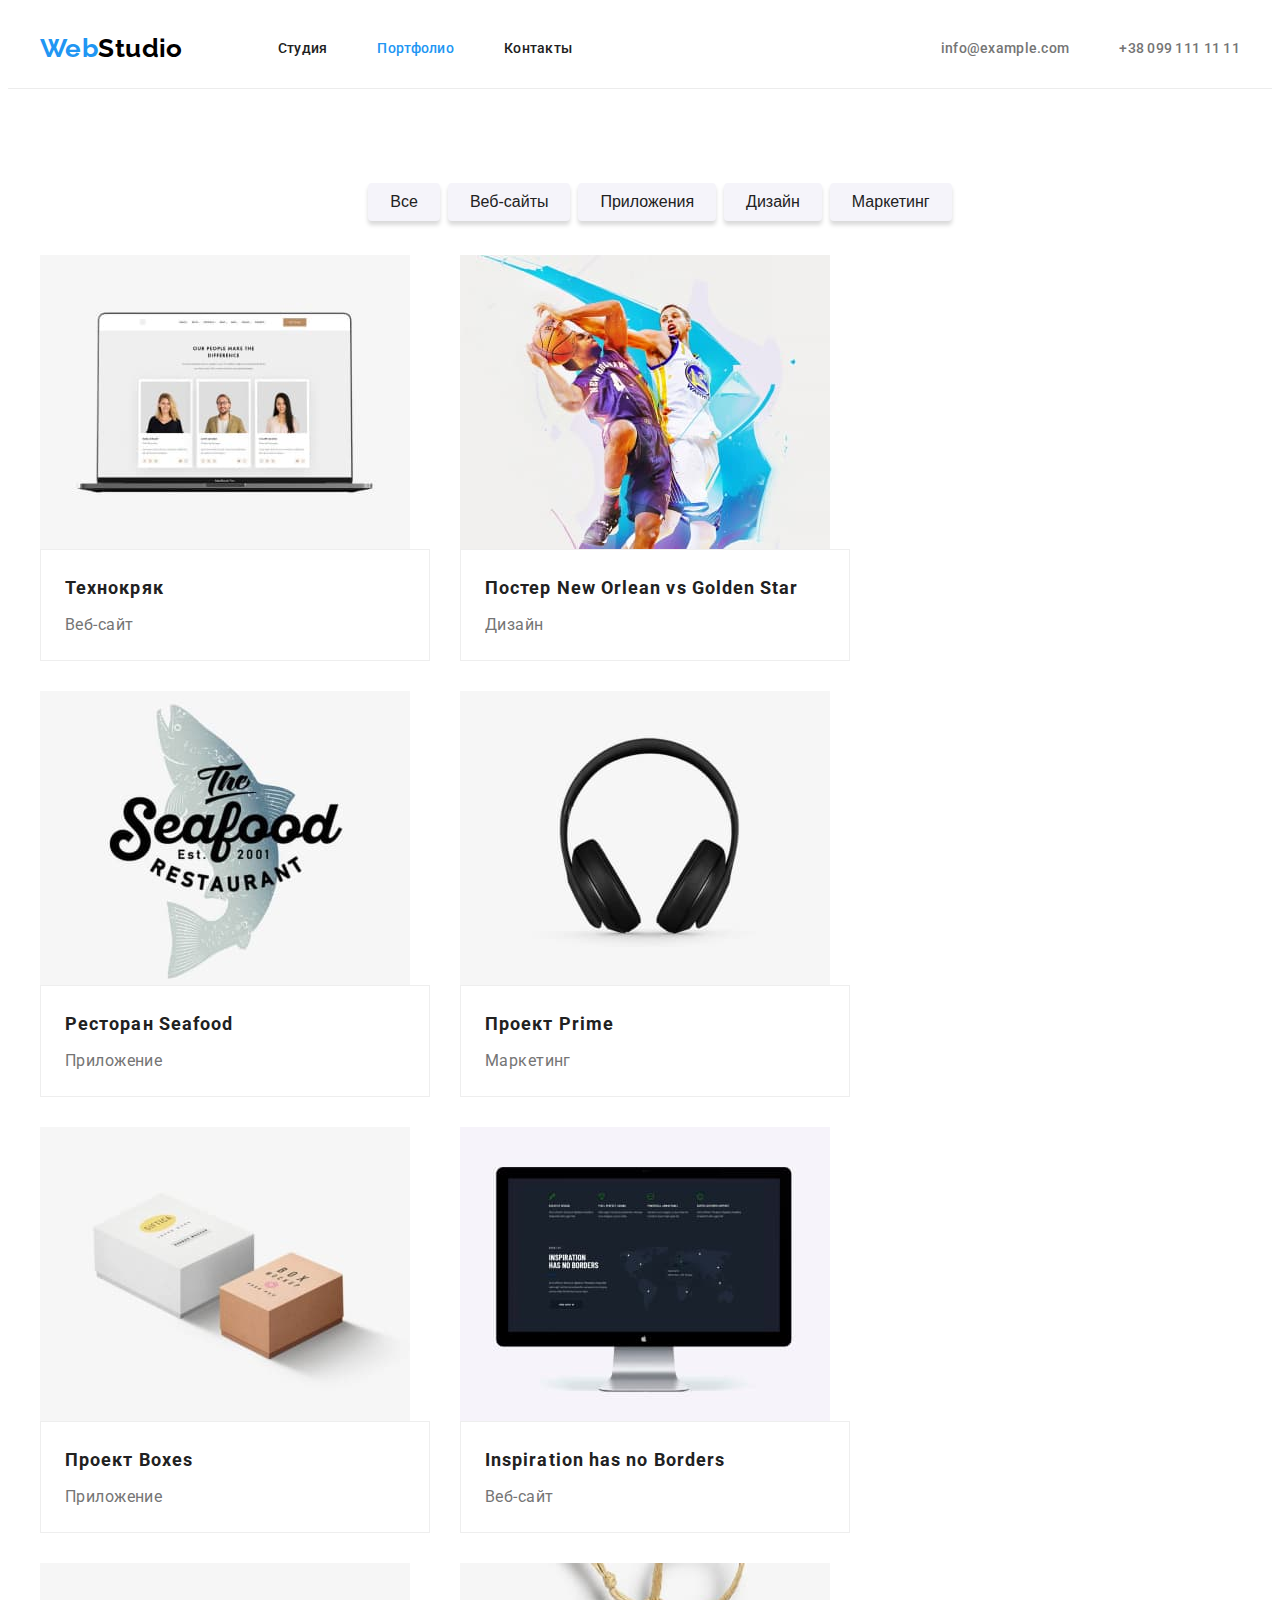
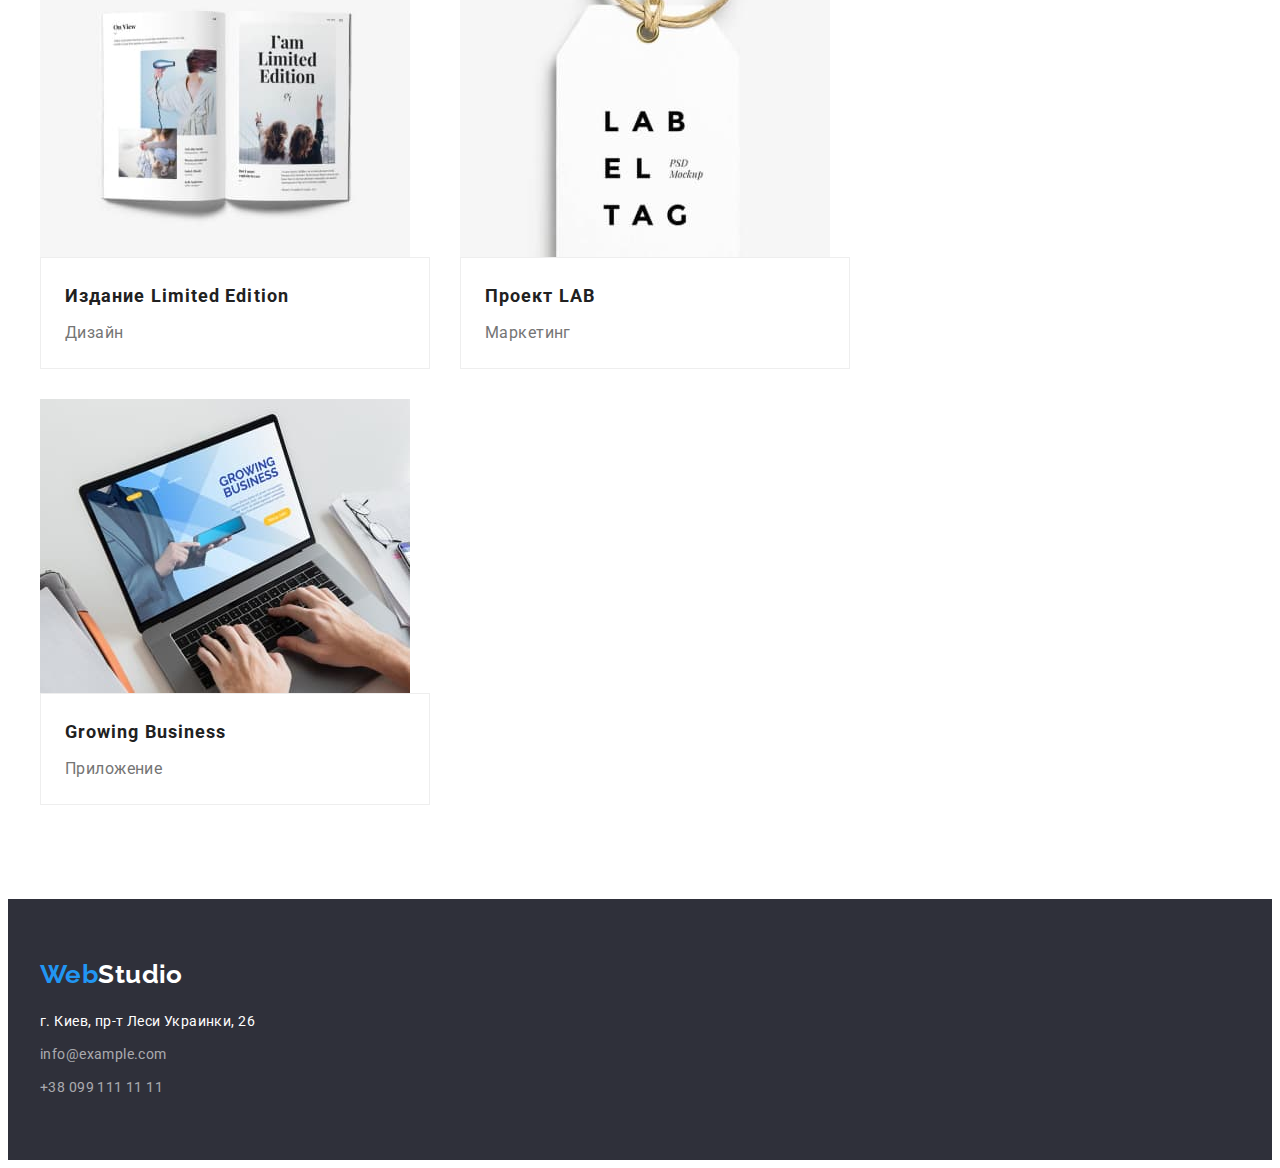
==== commit 29aba1f3: "Update portfolio.html" ====
--- a/portfolio.html
+++ b/portfolio.html
@@ -3,9 +3,7 @@
   <head>
     <meta charset="UTF-8" />
     <meta http-equiv="X-UA-Compatible" content="IE=edge" />
-    <meta name="viewport" content="width=device-width, initial-scale=1.0" />
-    <!-- Styles -->
-    <!-- <link rel="stylesheet" type="text/css" href="./css/normalize.css" /> -->
+    <meta name="viewport" content="width=device-width, initial-scale=1.0" />   
     <!-- Fonts -->
     <link rel="preconnect" href="https://fonts.googleapis.com" />
     <link rel="preconnect" href="https://fonts.gstatic.com" crossorigin />
@@ -14,6 +12,7 @@
       rel="stylesheet"
     />
     <!-- Nomalize -->
+    <!-- <link rel="stylesheet" type="text/css" href="./css/normalize.css" /> -->
     <link
       rel="stylesheet"
       href="https://cdnjs.cloudflare.com/ajax/libs/modern-normalize/1.1.0/modern-normalize.min.css"
--- a/css/styles.css
+++ b/css/styles.css
@@ -116,7 +116,7 @@
 
 /* Header */
 .header{
-  --color-header-border : #ECECEC
+  --color-header-border : #ECECEC;
   border-bottom: 1px solid var(--color-header-border);
 }
 
@@ -232,8 +232,14 @@
   padding-left: 0;  
 }
 
+.our-edge-item{
+  /* flex-basis: 270px; */
+  --count-columb: 4;  
+  flex-basis: calc((100% - (var(--count-columb) - 1) * var(--margin-set-gap))/var(--count-columb));
+  /* flex-basis: calc(100% / 4 - var(--margin-set-gap)); */
+}
 .our-edge-item + .our-edge-item{
-  margin-left: 30px;
+  margin-left: var(--margin-set-gap);
 }
 
 .our-edge-title {
@@ -274,10 +280,13 @@
 .list.our-team {
   margin-top: 0;
   margin-bottom: 0;
-  padding: 0;
+  padding: 0;  
 }
 
 .our-team-item{
+  /* flex-basis: calc(100% / 4 - var(--margin-set-gap)); */
+  --count-columb: 4;  
+  flex-basis: calc((100% - (var(--count-columb) - 1) * var(--margin-set-gap)) / var(--count-columb));
   /* box-shadow : 0px 1px 3px rgba(0, 0, 0, 0.12),
                0px 1px 1px rgba(0, 0, 0, 0.14),
                0px 2px 1px rgba(0, 0, 0, 0.2); 
@@ -285,7 +294,7 @@
 }
 
 .our-team-item + .our-team-item{
-  margin-left: 30px;
+  margin-left: var(--margin-set-gap);
 }
 
 .our-team-description{
@@ -315,7 +324,7 @@
 
 /* filter */
 .button-filter {
-  display: block;
+  /* display: block; */
   padding: 6px 22px;
 
   font-weight: 500;
@@ -353,7 +362,10 @@
 .list.works .work-item{
   margin-top: var(--margin-set-gap);
   margin-left: var(--margin-set-gap);
-  flex-basis: calc(100% / 4 - var(--margin-set-gap));
+  
+  --count-columb: 3;  
+  flex-basis: calc((100% - (var(--count-columb) - 1) * var(--margin-set-gap))/var(--count-columb));
+  /* flex-basis: calc(100% / 3 - var(--margin-set-gap)); */
 }  
 
 /* v2 */
@@ -436,9 +448,6 @@
 /* FOOTER */
 .footer {
   background-color: var(--background-dark-color);
-}
-
-.footer .container{
   padding-top: 60px;
   padding-bottom: 60px;
 }
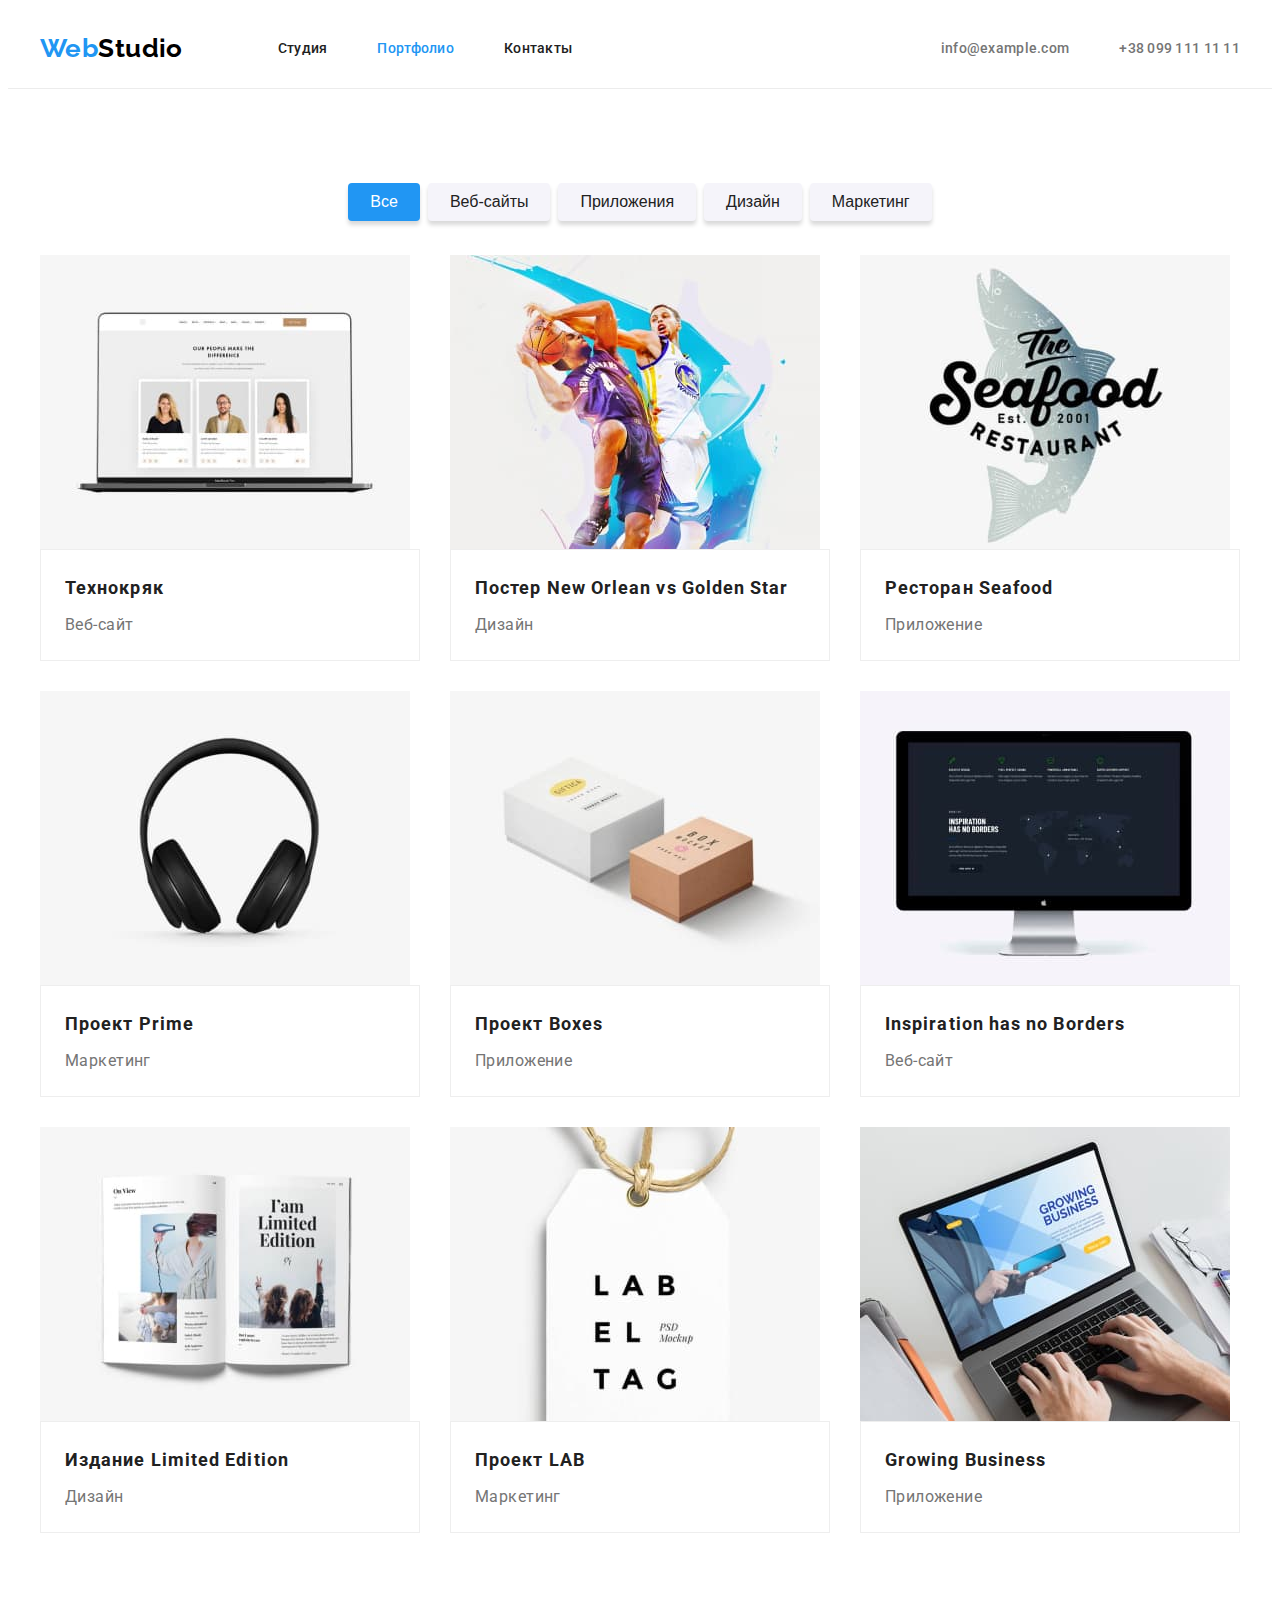
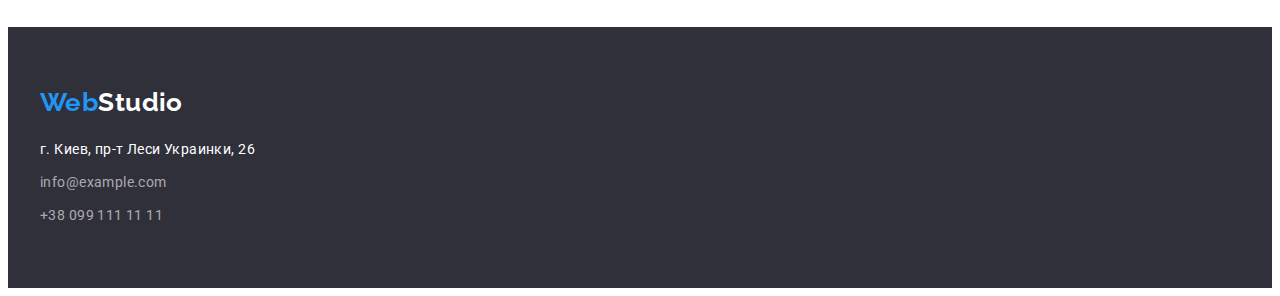
==== commit 04e32f93: "Update portfolio.html" ====
--- a/portfolio.html
+++ b/portfolio.html
@@ -58,7 +58,7 @@
         <div class="container">
           <ul class="list filter">
             <li class="item-filter">
-              <button type="button" class="button button-filter">Все</button>
+              <button type="button" class="button button-filter current-button">Все</button>
             </li>
             <li class="item-filter">
               <button type="button" class="button button-filter">
--- a/css/styles.css
+++ b/css/styles.css
@@ -1,18 +1,11 @@
 :root {
-  --background-dark-color: #2f303a;
-  /* rgb(47, 48, 58) */
-  --background-light-color: #f5f4fa;
-  /* rgb(245, 244, 250); */
-  --primary-dark-color: #212121;
-  /* rgb(33, 33, 33)*/
-  --primary-light-color: #757575;
-  /*rgb(117, 117, 117)*/
-  --accent-light-color: #2196f3;
-  /* rgb(33, 150, 243) */
-  --accent-dark-color: #000000;
-  /* rgb(0,0,0) */
-  --main-light-color: #ffffff;
-  /* rgb(255,255,255) */
+  --background-dark-color: #2f303a; /* rgb(47, 48, 58) */
+  --background-light-color: #f5f4fa; /* rgb(245, 244, 250); */
+  --primary-dark-color: #212121; /* rgb(33, 33, 33)*/
+  --primary-light-color: #757575; /*rgb(117, 117, 117)*/
+  --accent-light-color: #2196f3; /* rgb(33, 150, 243) */
+  --accent-dark-color: #000000; /* rgb(0,0,0) */
+  --main-light-color: #ffffff; /* rgb(255,255,255) */
   --main-light-alfa-color: rgba(255, 255, 255, 0.6);
 
   /* for grid  */
@@ -23,9 +16,9 @@
   font-family: "Roboto", sans-serif;
   font-style: normal;
   font-weight: 400;
-  font-size: 14px;
-  line-height: 1.143; /* 16/14 */
+  font-size: 14px;  
   letter-spacing: 0.03em;
+  
   color: var(--primary-dark-color);
   background-color: var(--main-light-color);
 }
@@ -36,8 +29,9 @@
 }
 
 /* Common Styles */
-.link {
+.link {  
   text-decoration: none;
+  
   color: inherit;
 }
 
@@ -46,24 +40,23 @@
 }
 
 .button {
+  color: var(--main-light-color);
+  background-color: var(--accent-light-color);
+  
   box-shadow: 0px 4px 4px rgba(0, 0, 0, 0.15);
   border: none;
   border-radius: 4px;
-  border-color: transparent;
-
-  color: var(--main-light-color);
-  background-color: var(--accent-light-color);
+  border-color: transparent;  
 }
 
 .title {
   margin-top: 0;
   margin-bottom: 50px;
-
-  text-align: center;
 
   font-weight: 700;
   font-size: 36px;
   line-height: 1.167; /* 42/36; */
+  text-align: center;
 }
 
 .current {
@@ -85,7 +78,7 @@
   padding-bottom: 0;
 } */
 
-/* Семантическое скрытие документов */
+/* Семантическое скрытие элементов */
 .visually-hidden {
   position: absolute;
   white-space: nowrap;
@@ -115,7 +108,7 @@
 }
 
 /* Header */
-.header{
+.header {
   --color-header-border : #ECECEC;
   border-bottom: 1px solid var(--color-header-border);
 }
@@ -141,6 +134,7 @@
 
 .item-header {
   font-weight: 500;
+  line-height: 1.143; /* 16/14 */
   letter-spacing: 0.02em;
 }
 
@@ -168,6 +162,7 @@
   font-weight: 700;
   font-size: 26px;
   line-height: 1.192; /* 31/26; */
+  
   color: var(--accent-light-color);
 }
 
@@ -175,7 +170,7 @@
   color: var(--accent-dark-color);
 }
 
-.navigation .logo{
+.navigation .logo {
   padding-top: 10px;
   padding-bottom: 10px;
 }
@@ -204,14 +199,14 @@
 .main-title {
   margin-top: 0;
   margin-bottom: 30px;
-
-  color: var(--main-light-color);
-
+  
   font-weight: 900;
   font-size: 44px;
   line-height: 1.364; /* 60/44; */
   letter-spacing: 0.06em;
-  text-transform: uppercase;  
+  text-transform: uppercase; 
+  
+  color: var(--main-light-color); 
 }
 
 .main-button {
@@ -232,13 +227,14 @@
   padding-left: 0;  
 }
 
-.our-edge-item{
+.our-edge-item {
   /* flex-basis: 270px; */
-  --count-columb: 4;  
-  flex-basis: calc((100% - (var(--count-columb) - 1) * var(--margin-set-gap))/var(--count-columb));
+  --count-inline: 4;
+  flex-basis: calc((100% - (var(--count-inline) - 1) * var(--margin-set-gap))/var(--count-inline));
   /* flex-basis: calc(100% / 4 - var(--margin-set-gap)); */
 }
-.our-edge-item + .our-edge-item{
+
+.our-edge-item + .our-edge-item {
   margin-left: var(--margin-set-gap);
 }
 
@@ -256,19 +252,20 @@
   margin-bottom: 0;
 
   line-height: 1.714; /* 24/14 */
+  
   color: var(--primary-light-color);
 }
 
 /* Whot my do */
 
-.list.whot-do{
+.list.whot-do {
   margin-top: 0;
   margin-bottom: 0;
   padding: 0;
 }
 
-.list.whot-do *:nth-child(n + 2){
-  margin-left: 30px;
+.list.whot-do *:nth-child(n + 2) {
+  margin-left: var(--margin-set-gap);
 }
 
 
@@ -283,42 +280,42 @@
   padding: 0;  
 }
 
-.our-team-item{
+.our-team-item {
   /* flex-basis: calc(100% / 4 - var(--margin-set-gap)); */
-  --count-columb: 4;  
-  flex-basis: calc((100% - (var(--count-columb) - 1) * var(--margin-set-gap)) / var(--count-columb));
+  --count-inline: 4;  
+  flex-basis: calc((100% - (var(--count-inline) - 1) * var(--margin-set-gap)) / var(--count-inline));
   /* box-shadow : 0px 1px 3px rgba(0, 0, 0, 0.12),
                0px 1px 1px rgba(0, 0, 0, 0.14),
                0px 2px 1px rgba(0, 0, 0, 0.2); 
   border-radius: 0px 0px 4px 4px; */
 }
 
-.our-team-item + .our-team-item{
+.our-team-item + .our-team-item {
   margin-left: var(--margin-set-gap);
 }
 
 .our-team-description{
-  padding-top: 30px;
-  padding-bottom: 30px;
+  padding: 30px 32px;
 }
 
 .our-team-title {
   margin-top: 0;  
   margin-bottom: 10px;
-  text-align: center;
-
+  
   font-weight: 500;
   font-size: 16px;
   line-height: 1.187; /* 19/16 */
+  text-align: center;
 }
 
 .our-team-position {
   margin-top: 0;
   margin-bottom: 0;
-  text-align: center;
-
+  
   font-size: 16px;
   line-height: 1.187; /* 19/16 */
+  text-align: center;
+  
   color: var(--primary-light-color);
 }
 
@@ -330,17 +327,24 @@
   font-weight: 500;
   font-size: 16px;
   line-height: 1.625; /* 26/16 */
+  
   color: inherit;
   background-color: var(--background-light-color);
 }
 
-.list.filter{
+.current-button {
+  color: var(--main-light-color);
+  background-color: var(--accent-light-color);
+}
+
+.list.filter {
+  justify-content: center;
   margin-top: 0;
   margin-bottom: 34px;
-  justify-content: center;
-}
-
-.item-filter + .item-filter{
+  padding-left: 0;  
+}
+
+.item-filter + .item-filter {
   margin-left: 8px;
 }
 
@@ -351,20 +355,19 @@
 }
 
 .list.works {
+  flex-wrap: wrap;
   margin: 0;
-  padding-left: 0;
-  flex-wrap: wrap;
-
-  margin-top: calc(-1* var(--margin-set-gap));
-  margin-left: calc(-1* var(--margin-set-gap));
-}
-
-.list.works .work-item{
+  margin-top: calc(-1 * var(--margin-set-gap));
+  margin-left: calc(-1 * var(--margin-set-gap));
+  padding-left: 0;  
+}
+
+.list.works .work-item {
   margin-top: var(--margin-set-gap);
   margin-left: var(--margin-set-gap);
   
-  --count-columb: 3;  
-  flex-basis: calc((100% - (var(--count-columb) - 1) * var(--margin-set-gap))/var(--count-columb));
+  --count-inline: 3;  
+  flex-basis: calc(100% / var(--count-inline) - var(--margin-set-gap));
   /* flex-basis: calc(100% / 3 - var(--margin-set-gap)); */
 }  
 
@@ -398,7 +401,7 @@
   margin: 0;
   padding: 0;
   --count-inline:3;
-  width: calc((100% - (var(--count-inline) - 1) * var(--margin-set-grap))/3);
+  width: calc((100% - (var(--count-inline) - 1) * var(--margin-set-grap))/var(--count-inline));
   margin-right: var(--margin-set-gap);
   margin-bottom: var(--margin-set-gap); 
 }
@@ -421,7 +424,9 @@
 
 .work-description {
   --border-color: #EEEEEE;
-  padding: 20px 24px;
+  
+  padding: 20px 24px;  
+    
   border: 1px solid var(--border-color);
 }
 
@@ -429,11 +434,10 @@
   margin-top: 0;
   margin-bottom: 4px;   
   
-  text-align: left;
-
   font-size: 18px;
   line-height: 2;
   letter-spacing: 0.06em;
+  text-align: left;
 }
 
 .type-work {
@@ -442,14 +446,16 @@
 
   font-size: 16px;
   line-height: 1.88; /* 30/16; */
+  
   color: var(--primary-light-color);
 }
 
 /* FOOTER */
-.footer {
-  background-color: var(--background-dark-color);
+.footer {  
   padding-top: 60px;
   padding-bottom: 60px;
+  
+  background-color: var(--background-dark-color);
 }
 
 .footer .logo {
@@ -466,9 +472,10 @@
 }
 
 .item-footer {
-  font-size: 14px;
   font-style: normal;
+  font-size: 14px;  
   line-height: 1.714; /* 24/14 */
+  
   color: var(--main-light-color);
 }
 
